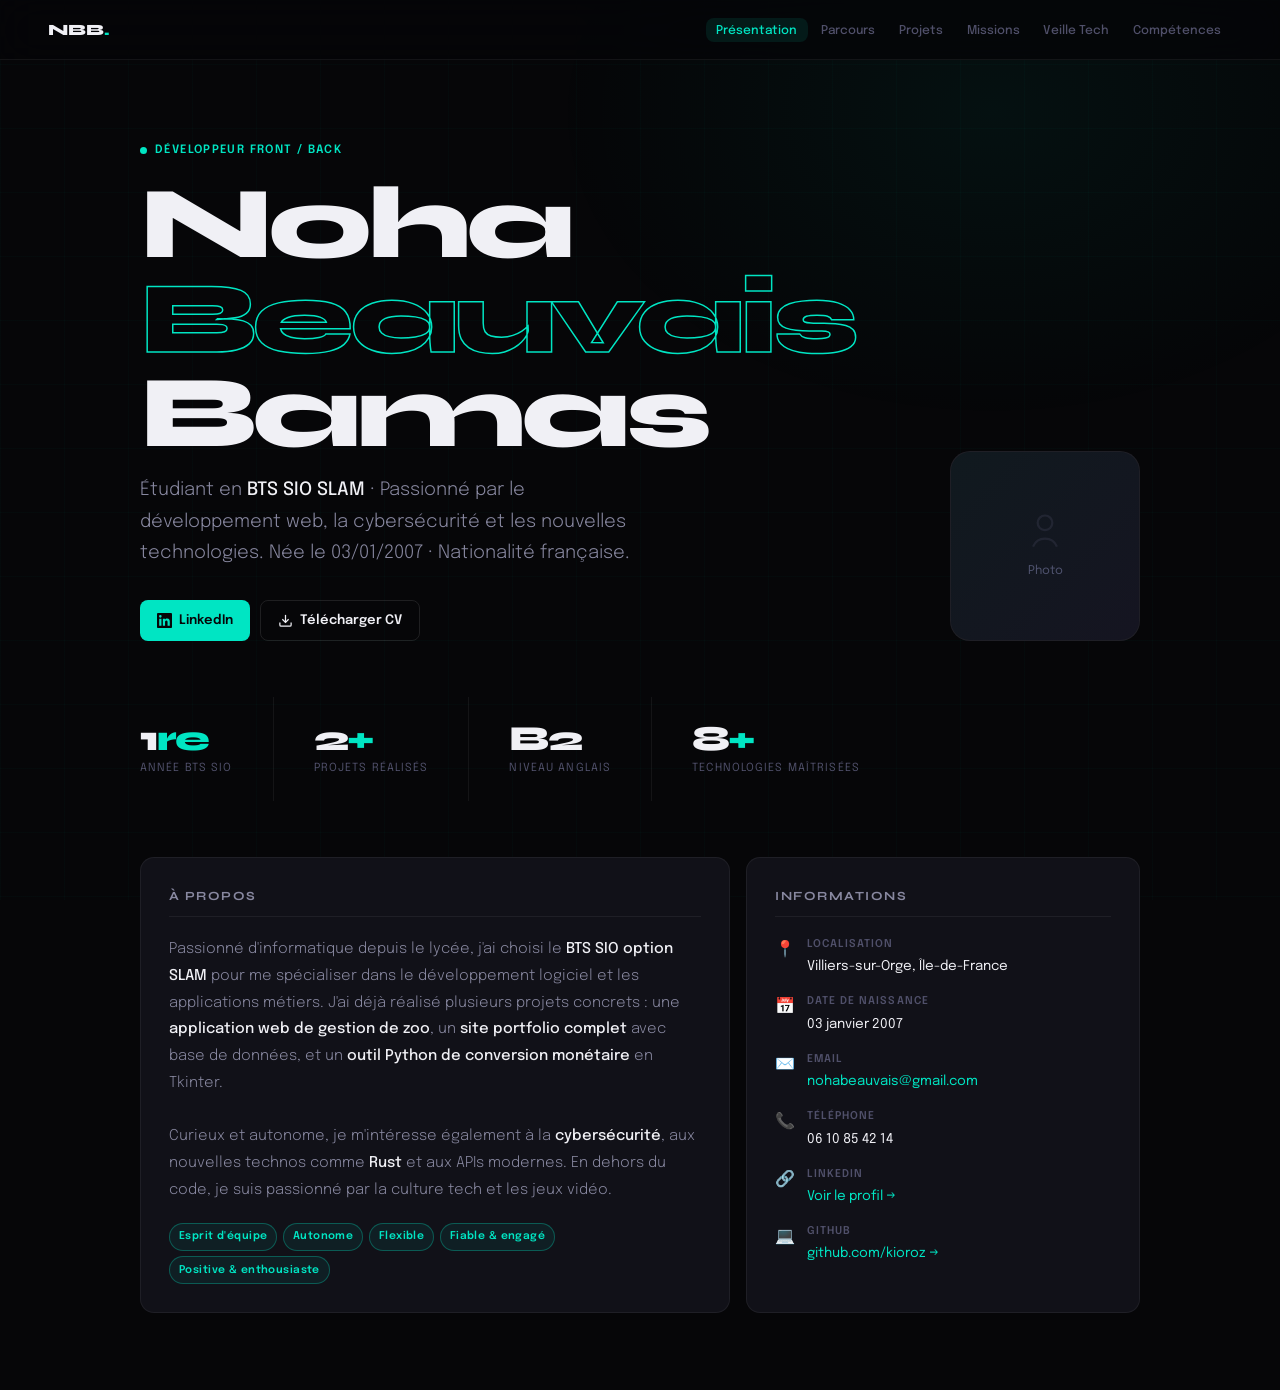
==== index.html @ 0e48bf95 "adding the existing file of the portfolio for deployment" ====
<!DOCTYPE html>
<html lang="fr">
<head>
  <meta charset="UTF-8"/>
  <meta name="viewport" content="width=device-width, initial-scale=1.0"/>
  <title>Noha Beauvais Bamas — Portfolio</title>
  <link rel="stylesheet" href="style.css"/>
  <style>
    /* ─── HERO ─── */
    .hero {
      min-height: calc(100vh - 60px);
      display: flex;
      flex-direction: column;
      justify-content: center;
      gap: 3.5rem;
    }

    .hero-top {
      display: grid;
      grid-template-columns: 1fr auto;
      gap: 2.5rem;
      align-items: end;
      animation: fadeUp 0.65s ease both;
    }

    .status-badge {
      display: inline-flex;
      align-items: center;
      gap: 0.5rem;
      font-size: 0.72rem;
      font-weight: 600;
      letter-spacing: 0.12em;
      text-transform: uppercase;
      color: var(--accent);
      margin-bottom: 1.1rem;
    }

    .status-dot {
      width: 7px; height: 7px;
      background: var(--accent);
      border-radius: 50%;
      animation: pulse 2.2s ease infinite;
    }

    .hero-name {
      font-family: var(--font-display);
      font-size: clamp(3rem, 8vw, 6.5rem);
      font-weight: 800;
      letter-spacing: -0.045em;
      line-height: 0.92;
      color: var(--text);
      margin-bottom: 0.9rem;
    }

    .hero-name .outline {
      color: transparent;
      -webkit-text-stroke: 1.5px var(--accent);
    }

    .hero-role {
      font-size: clamp(1rem, 2vw, 1.15rem);
      color: var(--text-dim);
      font-weight: 300;
      max-width: 520px;
      margin-bottom: 2rem;
      line-height: 1.7;
    }

    .hero-role strong {
      color: var(--text);
      font-weight: 500;
    }

    .hero-actions { display: flex; flex-wrap: wrap; gap: 0.65rem; }

    /* avatar placeholder */
    .avatar-box {
      width: 190px; height: 190px;
      border-radius: 20px;
      background: var(--surface);
      border: 1px solid var(--border);
      display: flex; flex-direction: column;
      align-items: center; justify-content: center;
      gap: 0.5rem;
      color: var(--text-muted);
      font-size: 0.75rem;
      flex-shrink: 0;
      position: relative;
      overflow: hidden;
    }

    .avatar-box::before {
      content: '';
      position: absolute; inset: 0;
      background: linear-gradient(135deg, rgba(0,229,195,0.04), rgba(123,111,255,0.04));
    }

    .avatar-box svg { width: 44px; height: 44px; opacity: 0.25; }

    /* ─── STATS ─── */
    .stats-row {
      display: flex;
      gap: 0;
      flex-wrap: wrap;
      animation: fadeUp 0.65s ease 0.15s both;
    }

    .stat-cell {
      padding: 1.5rem 2.5rem 1.5rem 0;
      margin-right: 2.5rem;
      border-right: 1px solid var(--border);
    }
    .stat-cell:first-child { padding-left: 0; }
    .stat-cell:last-child  { border-right: none; }

    .stat-val {
      font-family: var(--font-display);
      font-size: 2.2rem;
      font-weight: 800;
      letter-spacing: -0.05em;
      line-height: 1;
      color: var(--text);
    }
    .stat-val span { color: var(--accent); }

    .stat-lbl {
      font-size: 0.7rem;
      color: var(--text-muted);
      text-transform: uppercase;
      letter-spacing: 0.1em;
      margin-top: 0.2rem;
    }

    /* ─── ABOUT SECTION ─── */
    .about-grid {
      display: grid;
      grid-template-columns: 3fr 2fr;
      gap: 1rem;
      animation: fadeUp 0.65s ease 0.25s both;
    }

    .about-body {
      font-size: 0.93rem;
      color: var(--text-dim);
      line-height: 1.8;
      font-weight: 300;
    }
    .about-body strong { color: var(--text); font-weight: 500; }

    /* info list */
    .info-list { list-style: none; display: flex; flex-direction: column; gap: 1rem; }

    .info-list li {
      display: flex;
      align-items: flex-start;
      gap: 0.7rem;
      font-size: 0.84rem;
    }

    .ii-icon { font-size: 1rem; flex-shrink: 0; margin-top: 0.05rem; }

    .ii-label {
      font-size: 0.67rem;
      font-weight: 600;
      letter-spacing: 0.1em;
      text-transform: uppercase;
      color: var(--text-muted);
      display: block;
      margin-bottom: 0.1rem;
    }

    .ii-val  { color: var(--text); display: block; }
    .ii-link { color: var(--accent); text-decoration: none; }
    .ii-link:hover { text-decoration: underline; }

    @keyframes pulse {
      0%, 100% { opacity: 1; transform: scale(1); }
      50%       { opacity: 0.45; transform: scale(0.8); }
    }

    @media (max-width: 700px) {
      .hero-top   { grid-template-columns: 1fr; }
      .avatar-box { display: none; }
      .about-grid { grid-template-columns: 1fr; }
      .stat-cell  { padding: 1rem 1.5rem 1rem 0; margin-right: 1.5rem; }
    }
  </style>
</head>
<body>

<nav>
  <a class="nav-logo" href="index.html">NBB<span class="dot">.</span></a>
  <ul class="nav-links">
    <li><a href="index.html"       class="active">Présentation</a></li>
    <li><a href="parcours.html"              >Parcours</a></li>
    <li><a href="projets.html"               >Projets</a></li>
    <li><a href="missions.html"              >Missions</a></li>
    <li><a href="veille.html"                >Veille Tech</a></li>
    <li><a href="competences.html"           >Compétences</a></li>
  </ul>
</nav>

<main>
  <div class="wrapper">
    <div class="hero">

      <!-- HERO TOP -->
      <div class="hero-top">
        <div>
          <div class="status-badge">
            <div class="status-dot"></div>
            Développeur Front / Back
          </div>

          <h1 class="hero-name">
            Noha<br>
            <span class="outline">Beauvais</span><br>
            Bamas
          </h1>

          <p class="hero-role">
            Étudiant en <strong>BTS SIO SLAM</strong> · Passionné par le développement web,
            la cybersécurité et les nouvelles technologies.
            Née le 03/01/2007 · Nationalité française.
          </p>

          <div class="hero-actions">
            <a href="https://www.linkedin.com/in/noha-beauvais-bamas-716506382/" target="_blank" class="btn btn-accent">
              <svg width="15" height="15" viewBox="0 0 24 24" fill="currentColor">
                <path d="M20.447 20.452h-3.554v-5.569c0-1.328-.027-3.037-1.852-3.037-1.853 0-2.136 1.445-2.136 2.939v5.667H9.351V9h3.414v1.561h.046c.477-.9 1.637-1.85 3.37-1.85 3.601 0 4.267 2.37 4.267 5.455v6.286zM5.337 7.433a2.062 2.062 0 0 1-2.063-2.065 2.064 2.064 0 1 1 2.063 2.065zm1.782 13.019H3.555V9h3.564v11.452zM22.225 0H1.771C.792 0 0 .774 0 1.729v20.542C0 23.227.792 24 1.771 24h20.451C23.2 24 24 23.227 24 22.271V1.729C24 .774 23.2 0 22.222 0h.003z"/>
              </svg>
              LinkedIn
            </a>
            <a href="CV_Noha_BEAUVAIS-BAMAS.pdf" download class="btn btn-outline">
              <svg width="15" height="15" fill="none" stroke="currentColor" stroke-width="2" viewBox="0 0 24 24">
                <path d="M21 15v4a2 2 0 0 1-2 2H5a2 2 0 0 1-2-2v-4"/>
                <polyline points="7 10 12 15 17 10"/><line x1="12" y1="15" x2="12" y2="3"/>
              </svg>
              Télécharger CV
            </a>
          </div>
        </div>

        <div class="avatar-box">
          <svg viewBox="0 0 24 24" fill="none" stroke="currentColor" stroke-width="1.2">
            <circle cx="12" cy="7" r="4"/>
            <path d="M5.5 20a7 7 0 0 1 13 0"/>
          </svg>
          <span>Photo</span>
        </div>
      </div>

      <!-- STATS -->
      <div class="stats-row">
        <div class="stat-cell">
          <div class="stat-val">1<span>re</span></div>
          <div class="stat-lbl">Année BTS SIO</div>
        </div>
        <div class="stat-cell">
          <div class="stat-val">2<span>+</span></div>
          <div class="stat-lbl">Projets réalisés</div>
        </div>
        <div class="stat-cell">
          <div class="stat-val">B2</div>
          <div class="stat-lbl">Niveau anglais</div>
        </div>
        <div class="stat-cell">
          <div class="stat-val">8<span>+</span></div>
          <div class="stat-lbl">Technologies maîtrisées</div>
        </div>
      </div>

      <!-- ABOUT -->
      <div class="about-grid">
        <div class="card">
          <div class="section-heading">À propos</div>
          <p class="about-body">
            Passionné d'informatique depuis le lycée, j'ai choisi le <strong>BTS SIO option SLAM</strong>
            pour me spécialiser dans le développement logiciel et les applications métiers.
            J'ai déjà réalisé plusieurs projets concrets : une <strong>application web de gestion de zoo</strong>,
            un <strong>site portfolio complet</strong> avec base de données, et un <strong>outil Python de
            conversion monétaire</strong> en Tkinter.
            <br><br>
            Curieux et autonome, je m'intéresse également à la <strong>cybersécurité</strong>,
            aux nouvelles technos comme <strong>Rust</strong> et aux APIs modernes.
            En dehors du code, je suis passionné par la culture tech et les jeux vidéo.
          </p>
          <div class="tags" style="margin-top:1.2rem;">
            <span class="tag tag-green">Esprit d'équipe</span>
            <span class="tag tag-green">Autonome</span>
            <span class="tag tag-green">Flexible</span>
            <span class="tag tag-green">Fiable &amp; engagé</span>
            <span class="tag tag-green">Positive &amp; enthousiaste</span>
          </div>
        </div>

        <div class="card">
          <div class="section-heading">Informations</div>
          <ul class="info-list">
            <li>
              <span class="ii-icon">📍</span>
              <div>
                <span class="ii-label">Localisation</span>
                <span class="ii-val">Villiers-sur-Orge, Île-de-France</span>
              </div>
            </li>
            <li>
              <span class="ii-icon">📅</span>
              <div>
                <span class="ii-label">Date de naissance</span>
                <span class="ii-val">03 janvier 2007</span>
              </div>
            </li>
            <li>
              <span class="ii-icon">✉️</span>
              <div>
                <span class="ii-label">Email</span>
                <a href="mailto:nohabeauvais@gmail.com" class="ii-link">nohabeauvais@gmail.com</a>
              </div>
            </li>
            <li>
              <span class="ii-icon">📞</span>
              <div>
                <span class="ii-label">Téléphone</span>
                <span class="ii-val">06 10 85 42 14</span>
              </div>
            </li>
            <li>
              <span class="ii-icon">🔗</span>
              <div>
                <span class="ii-label">LinkedIn</span>
                <a href="https://www.linkedin.com/in/noha-beauvais-bamas-716506382/" target="_blank" class="ii-link">Voir le profil →</a>
              </div>
            </li>
            <li>
              <span class="ii-icon">💻</span>
              <div>
                <span class="ii-label">GitHub</span>
                <a href="https://github.com/kioroz" target="_blank" class="ii-link">github.com/kioroz →</a>
              </div>
            </li>
          </ul>
        </div>
      </div>

    </div><!-- /hero -->
  </div>
</main>

</body>
</html>
---- style.css ----
@import url('https://fonts.googleapis.com/css2?family=Syne:wght@400;500;600;700;800&family=Epilogue:ital,wght@0,300;0,400;0,500;0,600;1,300&display=swap');

/* ═══════════════════════════════════════
   VARIABLES & RESET
═══════════════════════════════════════ */
:root {
  --bg:        #060608;
  --bg2:       #0d0d12;
  --surface:   #111118;
  --surface2:  #18181f;
  --border:    rgba(255,255,255,0.06);
  --border2:   rgba(255,255,255,0.1);

  --accent:    #00e5c3;
  --accent2:   #ff5e84;
  --accent3:   #7b6fff;
  --gold:      #f0c060;

  --text:      #f0f0f5;
  --text-dim:  #8888a0;
  --text-muted:#50506a;

  --radius:    14px;
  --radius-sm: 8px;
  --font-display: 'Syne', sans-serif;
  --font-body:    'Epilogue', sans-serif;
}

*, *::before, *::after { box-sizing: border-box; margin: 0; padding: 0; }
html { scroll-behavior: smooth; }

body {
  font-family: var(--font-body);
  background: var(--bg);
  color: var(--text);
  min-height: 100vh;
  overflow-x: hidden;
  line-height: 1.65;
}

/* grid bg */
body::before {
  content: '';
  position: fixed; inset: 0; z-index: 0;
  background-image:
    linear-gradient(rgba(0,229,195,0.025) 1px, transparent 1px),
    linear-gradient(90deg, rgba(0,229,195,0.025) 1px, transparent 1px);
  background-size: 64px 64px;
  pointer-events: none;
}

/* ambient glow top-right */
body::after {
  content: '';
  position: fixed;
  top: -25vh; right: -15vw;
  width: 75vw; height: 75vh;
  background: radial-gradient(ellipse, rgba(0,229,195,0.05) 0%, transparent 65%);
  pointer-events: none; z-index: 0;
}

/* ═══════════════════════════════════════
   NAVBAR
═══════════════════════════════════════ */
nav {
  position: fixed;
  top: 0; left: 0; right: 0;
  z-index: 999;
  height: 60px;
  display: flex;
  align-items: center;
  justify-content: space-between;
  padding: 0 clamp(1rem, 4vw, 3rem);
  background: rgba(6,6,8,0.82);
  backdrop-filter: blur(22px) saturate(180%);
  border-bottom: 1px solid var(--border);
}

.nav-logo {
  font-family: var(--font-display);
  font-weight: 800;
  font-size: 0.98rem;
  letter-spacing: -0.01em;
  text-decoration: none;
  color: var(--text);
  flex-shrink: 0;
}
.nav-logo .dot { color: var(--accent); }

.nav-links {
  display: flex;
  list-style: none;
  gap: 2px;
  flex-wrap: wrap;
  justify-content: flex-end;
}

.nav-links a {
  font-size: 0.76rem;
  font-weight: 500;
  text-decoration: none;
  color: var(--text-muted);
  padding: 0.36rem 0.68rem;
  border-radius: var(--radius-sm);
  transition: color 0.2s, background 0.2s;
  white-space: nowrap;
}

.nav-links a:hover      { color: var(--text); background: var(--surface2); }
.nav-links a.active     { color: var(--accent); background: rgba(0,229,195,0.09); }

/* ═══════════════════════════════════════
   MAIN / WRAPPER
═══════════════════════════════════════ */
main {
  position: relative;
  z-index: 1;
  padding-top: 60px;
}

.wrapper {
  max-width: 1080px;
  margin: 0 auto;
  padding: clamp(2.5rem, 6vw, 5rem) clamp(1.25rem, 4vw, 2.5rem);
}

/* ═══════════════════════════════════════
   PAGE HEADER
═══════════════════════════════════════ */
.page-header {
  margin-bottom: clamp(2.5rem, 5vw, 4rem);
  animation: fadeUp 0.55s ease both;
}

.eyebrow {
  display: inline-flex;
  align-items: center;
  gap: 0.5rem;
  font-size: 0.68rem;
  font-weight: 600;
  letter-spacing: 0.2em;
  text-transform: uppercase;
  color: var(--accent);
  margin-bottom: 0.9rem;
}
.eyebrow::before {
  content: '';
  display: block;
  width: 20px; height: 1px;
  background: var(--accent);
}

.page-header h1 {
  font-family: var(--font-display);
  font-size: clamp(2.4rem, 6vw, 4rem);
  font-weight: 800;
  letter-spacing: -0.04em;
  line-height: 1.0;
  color: var(--text);
}

.page-header .sub {
  margin-top: 1rem;
  font-size: 0.97rem;
  color: var(--text-dim);
  max-width: 540px;
  font-weight: 300;
}

/* ═══════════════════════════════════════
   CARDS
═══════════════════════════════════════ */
.card {
  background: var(--surface);
  border: 1px solid var(--border);
  border-radius: var(--radius);
  padding: clamp(1.25rem, 3vw, 1.75rem);
  transition: border-color 0.25s, transform 0.25s, box-shadow 0.25s;
}

.card:hover {
  border-color: rgba(0,229,195,0.22);
  transform: translateY(-3px);
  box-shadow: 0 14px 40px rgba(0,0,0,0.35);
}

.card-grid {
  display: grid;
  grid-template-columns: repeat(auto-fill, minmax(290px, 1fr));
  gap: 1rem;
}

.card-title {
  font-family: var(--font-display);
  font-size: 1.02rem;
  font-weight: 700;
  color: var(--text);
  margin-bottom: 0.4rem;
}

.card-sub {
  font-size: 0.77rem;
  color: var(--accent);
  font-weight: 500;
  margin-bottom: 0.75rem;
  letter-spacing: 0.04em;
}

.card-desc {
  font-size: 0.86rem;
  color: var(--text-dim);
  line-height: 1.72;
}

/* ═══════════════════════════════════════
   TAGS
═══════════════════════════════════════ */
.tags {
  display: flex;
  flex-wrap: wrap;
  gap: 0.35rem;
  margin-top: 0.85rem;
}

.tag {
  font-size: 0.67rem;
  font-weight: 600;
  letter-spacing: 0.04em;
  padding: 0.26rem 0.56rem;
  border-radius: 100px;
  border: 1px solid;
}

.tag-green  { color: var(--accent);  border-color: rgba(0,229,195,0.3);  background: rgba(0,229,195,0.07);  }
.tag-pink   { color: var(--accent2); border-color: rgba(255,94,132,0.3); background: rgba(255,94,132,0.07); }
.tag-purple { color: var(--accent3); border-color: rgba(123,111,255,0.3);background: rgba(123,111,255,0.07);}
.tag-gold   { color: var(--gold);    border-color: rgba(240,192,96,0.3); background: rgba(240,192,96,0.07); }
.tag-dim    { color: var(--text-muted); border-color: var(--border); background: var(--surface2); }

/* ═══════════════════════════════════════
   TIMELINE
═══════════════════════════════════════ */
.timeline {
  position: relative;
  padding-left: 2rem;
}

.timeline::before {
  content: '';
  position: absolute;
  left: 3px; top: 10px; bottom: 0;
  width: 1px;
  background: linear-gradient(to bottom, var(--accent) 0%, transparent 90%);
}

.tl-item {
  position: relative;
  padding-bottom: 2.4rem;
  animation: fadeUp 0.6s ease both;
}
.tl-item:last-child { padding-bottom: 0; }

.tl-item::before {
  content: '';
  position: absolute;
  left: -1.83rem; top: 8px;
  width: 8px; height: 8px;
  border-radius: 50%;
  background: var(--accent);
  box-shadow: 0 0 10px rgba(0,229,195,0.55);
}

.tl-date  {
  font-size: 0.69rem;
  font-weight: 600;
  letter-spacing: 0.12em;
  text-transform: uppercase;
  color: var(--accent);
  margin-bottom: 0.3rem;
}

.tl-title {
  font-family: var(--font-display);
  font-size: 1rem;
  font-weight: 700;
  color: var(--text);
  margin-bottom: 0.15rem;
}

.tl-place {
  font-size: 0.8rem;
  color: var(--text-dim);
  margin-bottom: 0.55rem;
}

.tl-desc {
  font-size: 0.85rem;
  color: var(--text-muted);
  line-height: 1.72;
}

/* ═══════════════════════════════════════
   SECTION HEADING
═══════════════════════════════════════ */
.section-heading {
  font-family: var(--font-display);
  font-size: 0.78rem;
  font-weight: 700;
  letter-spacing: 0.12em;
  text-transform: uppercase;
  color: var(--text-dim);
  margin-bottom: 1.2rem;
  padding-bottom: 0.55rem;
  border-bottom: 1px solid var(--border);
}

/* ═══════════════════════════════════════
   SKILL BARS
═══════════════════════════════════════ */
.skill-item { margin-bottom: 1rem; }

.skill-row {
  display: flex;
  justify-content: space-between;
  align-items: center;
  margin-bottom: 0.32rem;
}

.skill-name { font-size: 0.84rem; font-weight: 500; color: var(--text); }
.skill-pct  { font-size: 0.7rem;  color: var(--text-muted); font-family: var(--font-display); }

.skill-track {
  height: 4px;
  background: var(--surface2);
  border-radius: 100px;
  overflow: hidden;
}

.skill-fill {
  height: 100%;
  border-radius: 100px;
  background: linear-gradient(90deg, var(--accent), var(--accent3));
  width: var(--w);
  animation: growBar 1.1s cubic-bezier(.16,1,.3,1) both;
  animation-delay: var(--delay, 0.1s);
}

/* ═══════════════════════════════════════
   BUTTONS
═══════════════════════════════════════ */
.btn {
  display: inline-flex;
  align-items: center;
  gap: 0.45rem;
  padding: 0.52rem 1.05rem;
  border-radius: var(--radius-sm);
  font-size: 0.82rem;
  font-weight: 600;
  text-decoration: none;
  cursor: pointer;
  border: none;
  transition: all 0.2s;
  font-family: var(--font-body);
}

.btn-accent {
  background: var(--accent);
  color: #060608;
}
.btn-accent:hover {
  background: #33edd4;
  transform: translateY(-2px);
  box-shadow: 0 6px 22px rgba(0,229,195,0.35);
}

.btn-outline {
  background: transparent;
  color: var(--text);
  border: 1px solid var(--border2);
}
.btn-outline:hover {
  border-color: var(--accent);
  color: var(--accent);
  background: rgba(0,229,195,0.05);
}

/* ═══════════════════════════════════════
   ANIMATIONS
═══════════════════════════════════════ */
@keyframes fadeUp {
  from { opacity: 0; transform: translateY(18px); }
  to   { opacity: 1; transform: translateY(0); }
}

@keyframes growBar {
  from { width: 0; }
  to   { width: var(--w); }
}

.card:nth-child(1) { animation: fadeUp 0.5s ease 0.05s both; }
.card:nth-child(2) { animation: fadeUp 0.5s ease 0.10s both; }
.card:nth-child(3) { animation: fadeUp 0.5s ease 0.15s both; }
.card:nth-child(4) { animation: fadeUp 0.5s ease 0.20s both; }
.card:nth-child(5) { animation: fadeUp 0.5s ease 0.25s both; }
.card:nth-child(6) { animation: fadeUp 0.5s ease 0.30s both; }

/* ═══════════════════════════════════════
   RESPONSIVE
═══════════════════════════════════════ */
@media (max-width: 768px) {
  nav {
    height: auto;
    padding: 0.65rem 1rem;
    flex-direction: column;
    align-items: flex-start;
    gap: 0.45rem;
  }
  main { padding-top: 100px; }
  .card-grid { grid-template-columns: 1fr; }
}
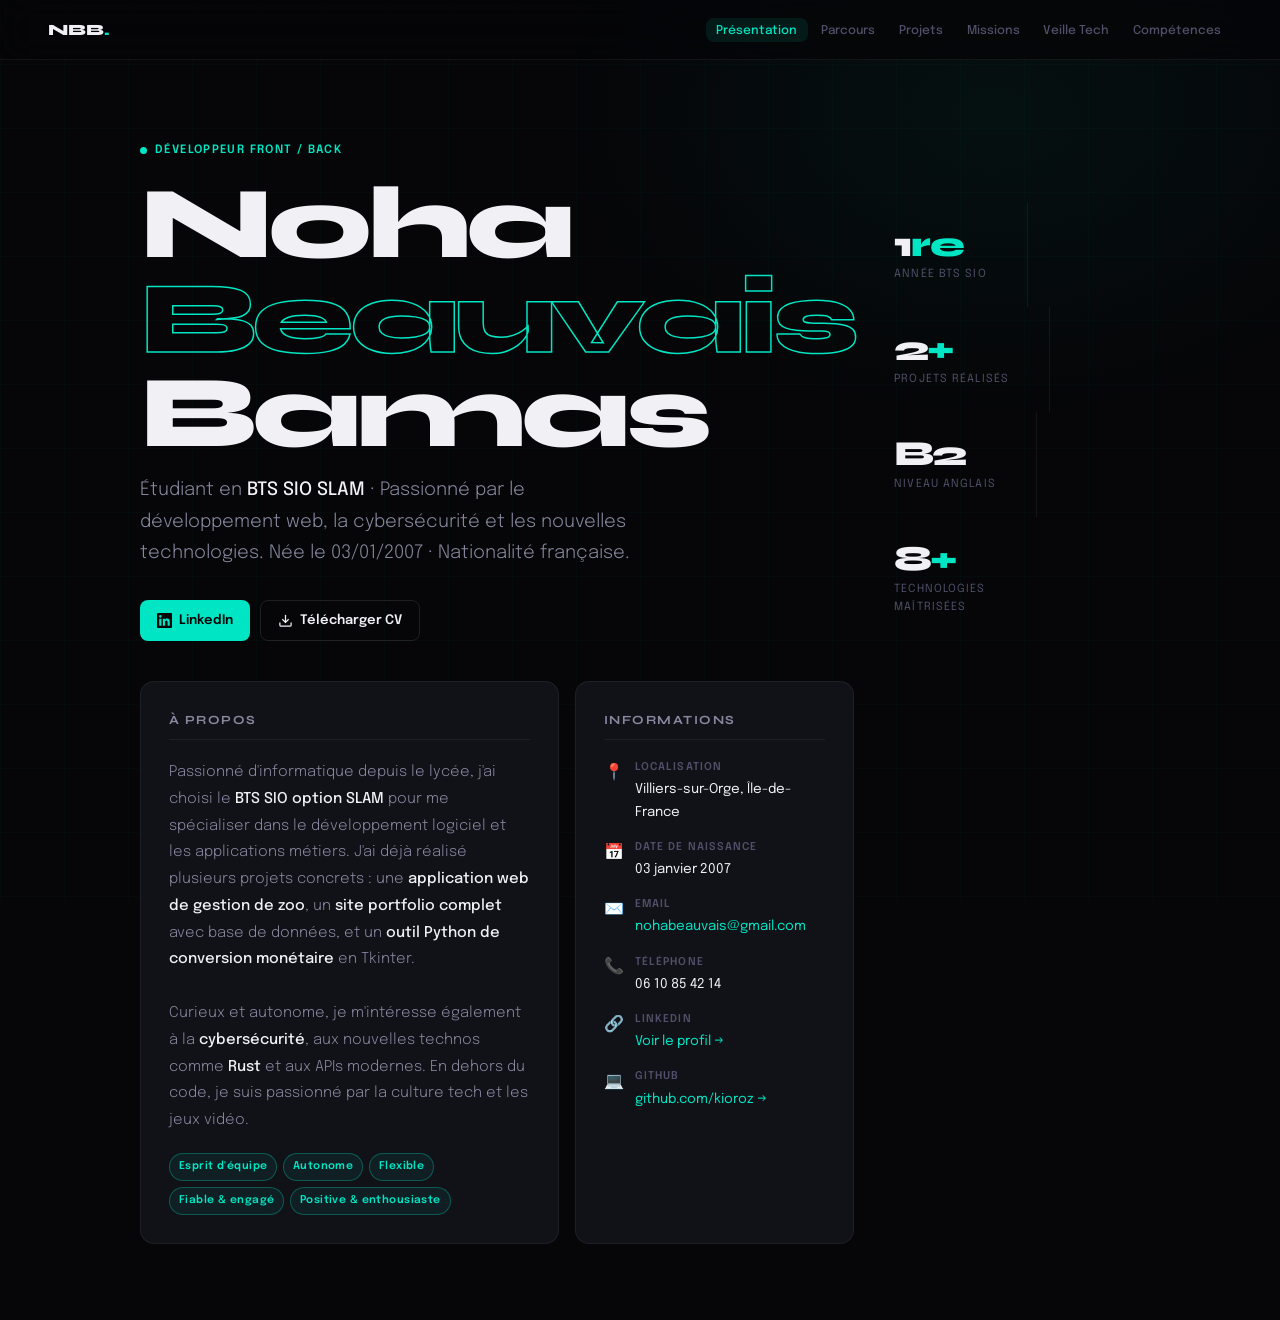
==== commit 2a434910: "corrected a little mistake" ====
--- a/index.html
+++ b/index.html
@@ -241,14 +241,7 @@
           </div>
         </div>
 
-        <div class="avatar-box">
-          <svg viewBox="0 0 24 24" fill="none" stroke="currentColor" stroke-width="1.2">
-            <circle cx="12" cy="7" r="4"/>
-            <path d="M5.5 20a7 7 0 0 1 13 0"/>
-          </svg>
-          <span>Photo</span>
-        </div>
-      </div>
+      
 
       <!-- STATS -->
       <div class="stats-row">
